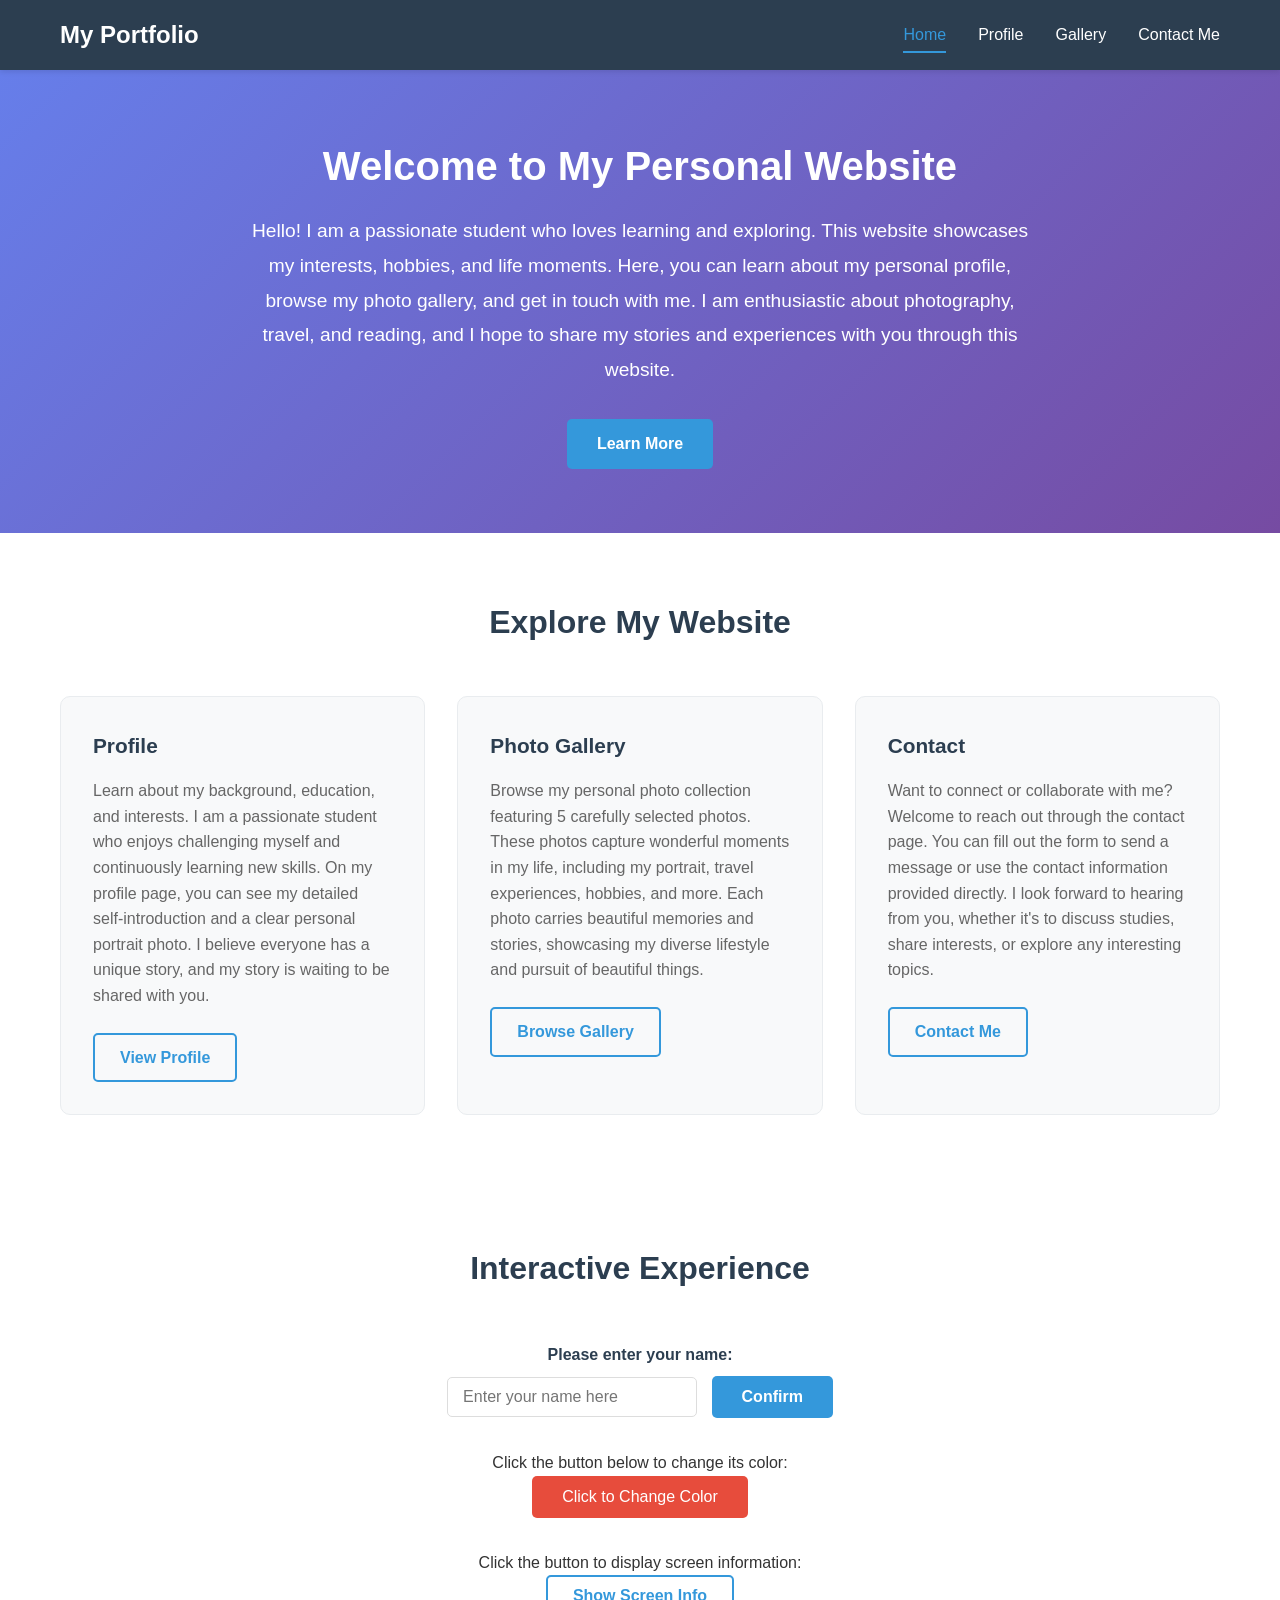
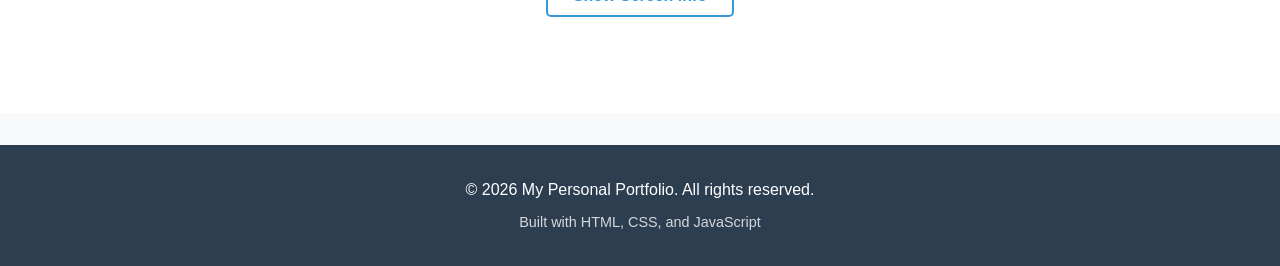
==== index.html @ b535554b "Add files via upload 上传完整个人网站" ====
<!DOCTYPE html>
<html lang="en">
<head>
    <meta charset="UTF-8">
    <meta name="viewport" content="width=device-width, initial-scale=1.0">
    <title>My Portfolio - Home</title>
    <!-- Link external CSS stylesheet -->
    <link rel="stylesheet" href="css/style.css">
</head>
<body>
    <!-- Header section containing website title and navigation -->
    <header>
        <div class="container">
            <!-- Website logo/title -->
            <h1 class="logo">My Portfolio</h1>
            <!-- Navigation bar using semantic nav tag -->
            <nav>
                <ul class="nav-list">
                    <!-- Current page highlighted -->
                    <li><a href="index.html" class="active">Home</a></li>
                    <li><a href="profile.html">Profile</a></li>
                    <li><a href="gallery.html">Gallery</a></li>
                    <li><a href="contact.html">Contact Me</a></li>
                </ul>
            </nav>
        </div>
    </header>

    <!-- Main content area -->
    <main>
        <!-- Hero section (first screen display) -->
        <section class="hero">
            <div class="container">
                <!-- Dynamic username display area controlled by JavaScript -->
                <h2 id="welcome-message">Welcome to My Personal Website</h2>
                <p class="hero-text">
                    Hello! I am a passionate student who loves learning and exploring. This website showcases my interests, hobbies, and life moments. Here, you can learn about my personal profile, browse my photo gallery, and get in touch with me. I am enthusiastic about photography, travel, and reading, and I hope to share my stories and experiences with you through this website.
                </p>
                <!-- Call-to-action button guiding users to browse more content -->
                <a href="profile.html" class="btn-primary">Learn More</a>
            </div>
        </section>

        <!-- Featured content section displaying three main sections of the website -->
        <section class="features">
            <div class="container">
                <h2 class="section-title">Explore My Website</h2>
                <div class="feature-grid">
                    <!-- Profile card -->
                    <article class="feature-card">
                        <h3>Profile</h3>
                        <p>
                            Learn about my background, education, and interests. I am a passionate student who enjoys challenging myself and continuously learning new skills. On my profile page, you can see my detailed self-introduction and a clear personal portrait photo. I believe everyone has a unique story, and my story is waiting to be shared with you.
                        </p>
                        <a href="profile.html" class="btn-secondary">View Profile</a>
                    </article>
                    
                    <!-- Gallery card -->
                    <article class="feature-card">
                        <h3>Photo Gallery</h3>
                        <p>
                            Browse my personal photo collection featuring 5 carefully selected photos. These photos capture wonderful moments in my life, including my portrait, travel experiences, hobbies, and more. Each photo carries beautiful memories and stories, showcasing my diverse lifestyle and pursuit of beautiful things.
                        </p>
                        <a href="gallery.html" class="btn-secondary">Browse Gallery</a>
                    </article>
                    
                    <!-- Contact card -->
                    <article class="feature-card">
                        <h3>Contact</h3>
                        <p>
                            Want to connect or collaborate with me? Welcome to reach out through the contact page. You can fill out the form to send a message or use the contact information provided directly. I look forward to hearing from you, whether it's to discuss studies, share interests, or explore any interesting topics.
                        </p>
                        <a href="contact.html" class="btn-secondary">Contact Me</a>
                    </article>
                </div>
            </div>
        </section>

        <!-- Interactive section containing JavaScript feature demonstrations -->
        <section class="interactive-section">
            <div class="container">
                <h2 class="section-title">Interactive Experience</h2>
                
                <!-- Username input feature -->
                <div class="input-section">
                    <label for="username-input">Please enter your name:</label>
                    <input type="text" id="username-input" placeholder="Enter your name here">
                    <button id="submit-name" class="btn-primary">Confirm</button>
                </div>

                <!-- Button color change feature -->
                <div class="color-section">
                    <p>Click the button below to change its color:</p>
                    <button id="color-btn" class="color-change-btn">Click to Change Color</button>
                </div>

                <!-- Popup feature -->
                <div class="popup-section">
                    <p>Click the button to display screen information:</p>
                    <button id="info-btn" class="btn-secondary">Show Screen Info</button>
                </div>
            </div>
        </section>
    </main>

    <!-- Footer section -->
    <footer>
        <div class="container">
            <p>&copy; 2026 My Personal Portfolio. All rights reserved.</p>
            <p>Built with HTML, CSS, and JavaScript</p>
        </div>
    </footer>

    <!-- Link external JavaScript file -->
    <script src="js/main.js"></script>
</body>
</html>
---- css/style.css ----
/* 
 * 学生姓名: 张明
 * 个人作品集网站样式表
 * 本CSS文件包含所有页面的样式定义
 */

/* ===== 1. CSS重置和基础样式 ===== */
/* 重置所有元素的默认边距和填充，确保跨浏览器一致性 */
* {
    margin: 0;
    padding: 0;
    box-sizing: border-box;
}

/* 设置根元素的字体大小，便于使用rem单位 */
html {
    font-size: 16px;
}

/* 设置body的基本样式 */
body {
    /* 设置字体族，优先使用系统默认字体 */
    font-family: 'Segoe UI', Tahoma, Geneva, Verdana, sans-serif;
    /* 设置行高，提高文本可读性 */
    line-height: 1.6;
    /* 设置文字颜色 */
    color: #333;
    /* 设置背景颜色 */
    background-color: #f8f9fa;
}

/* ===== 2. 容器样式 ===== */
/* 使用容器限制内容最大宽度并居中显示 */
.container {
    /* 设置最大宽度 */
    max-width: 1200px;
    /* 水平居中 */
    margin: 0 auto;
    /* 设置内边距 */
    padding: 0 20px;
}

/* ===== 3. 头部和导航样式 ===== */
/* 头部区域样式 */
header {
    /* 设置背景颜色 */
    background-color: #2c3e50;
    /* 设置文字颜色为白色 */
    color: white;
    /* 设置内边距 */
    padding: 1rem 0;
    /* 固定在页面顶部 */
    position: sticky;
    top: 0;
    /* 设置z-index确保在其他元素之上 */
    z-index: 100;
    /* 添加阴影效果 */
    box-shadow: 0 2px 5px rgba(0,0,0,0.1);
}

/* 头部容器使用flex布局 */
header .container {
    display: flex;
    justify-content: space-between;
    align-items: center;
}

/* 网站logo样式 */
.logo {
    font-size: 1.5rem;
    font-weight: bold;
}

/* 导航列表样式 */
.nav-list {
    /* 移除列表默认样式 */
    list-style: none;
    /* 使用flex布局水平排列 */
    display: flex;
    gap: 2rem;
}

/* 导航链接样式 */
.nav-list a {
    /* 设置文字颜色 */
    color: white;
    /* 移除下划线 */
    text-decoration: none;
    /* 设置字体大小 */
    font-size: 1rem;
    /* 添加过渡效果 */
    transition: color 0.3s ease;
    /* 设置内边距 */
    padding: 0.5rem 0;
}

/* 导航链接悬停效果 */
.nav-list a:hover {
    /* 悬停时改变颜色 */
    color: #3498db;
}

/* 当前页面导航链接高亮 */
.nav-list a.active {
    /* 添加下划线 */
    border-bottom: 2px solid #3498db;
    color: #3498db;
}

/* ===== 4. 主内容区域样式 ===== */
main {
    /* 设置最小高度，确保footer在底部 */
    min-height: calc(100vh - 200px);
    /* 设置内边距 */
    padding-bottom: 2rem;
}

/* ===== 5. 英雄区域样式（主页首屏） ===== */
.hero {
    /* 设置背景颜色 */
    background: linear-gradient(135deg, #667eea 0%, #764ba2 100%);
    /* 设置文字颜色 */
    color: white;
    /* 设置内边距 */
    padding: 4rem 0;
    /* 文字居中 */
    text-align: center;
}

/* 英雄区域标题样式 */
.hero h2 {
    font-size: 2.5rem;
    margin-bottom: 1rem;
}

/* 英雄区域段落样式 */
.hero-text {
    font-size: 1.2rem;
    max-width: 800px;
    margin: 0 auto 2rem;
    line-height: 1.8;
}

/* ===== 6. 按钮样式 ===== */
/* 主要按钮样式 */
.btn-primary {
    display: inline-block;
    background-color: #3498db;
    color: white;
    padding: 12px 30px;
    text-decoration: none;
    border-radius: 5px;
    font-weight: bold;
    transition: all 0.3s ease;
    border: none;
    cursor: pointer;
    font-size: 1rem;
}

/* 主要按钮悬停效果 */
.btn-primary:hover {
    background-color: #2980b9;
    transform: translateY(-2px);
    box-shadow: 0 4px 8px rgba(0,0,0,0.2);
}

/* 次要按钮样式 */
.btn-secondary {
    display: inline-block;
    background-color: transparent;
    color: #3498db;
    padding: 10px 25px;
    text-decoration: none;
    border-radius: 5px;
    font-weight: bold;
    transition: all 0.3s ease;
    border: 2px solid #3498db;
    cursor: pointer;
    font-size: 1rem;
}

/* 次要按钮悬停效果 */
.btn-secondary:hover {
    background-color: #3498db;
    color: white;
}

/* 全宽按钮 */
.btn-full {
    width: 100%;
}

/* ===== 7. 特色卡片区域样式 ===== */
.features {
    padding: 4rem 0;
    background-color: white;
}

/* 区域标题样式 */
.section-title {
    text-align: center;
    font-size: 2rem;
    margin-bottom: 3rem;
    color: #2c3e50;
}

/* 特色卡片网格布局 */
.feature-grid {
    display: grid;
    /* 使用grid布局，三列等宽 */
    grid-template-columns: repeat(auto-fit, minmax(300px, 1fr));
    gap: 2rem;
}

/* 单个特色卡片样式 */
.feature-card {
    background-color: #f8f9fa;
    padding: 2rem;
    border-radius: 10px;
    /* 添加边框 */
    border: 1px solid #e9ecef;
    transition: transform 0.3s ease, box-shadow 0.3s ease;
}

/* 卡片悬停效果 */
.feature-card:hover {
    transform: translateY(-5px);
    box-shadow: 0 10px 25px rgba(0,0,0,0.1);
}

/* 卡片标题样式 */
.feature-card h3 {
    color: #2c3e50;
    margin-bottom: 1rem;
    font-size: 1.3rem;
}

/* 卡片段落样式 */
.feature-card p {
    margin-bottom: 1.5rem;
    color: #666;
}

/* ===== 8. 个人资料页面样式 ===== */
.profile-header {
    background: linear-gradient(135deg, #667eea 0%, #764ba2 100%);
    color: white;
    padding: 4rem 0;
}

/* 个人资料介绍区域 */
.profile-intro {
    display: flex;
    align-items: center;
    gap: 3rem;
    flex-wrap: wrap;
    justify-content: center;
}

/* 个人头像容器 */
.profile-image {
    width: 200px;
    height: 200px;
    border-radius: 50%;
    overflow: hidden;
    border: 5px solid white;
    box-shadow: 0 5px 15px rgba(0,0,0,0.2);
}

/* 个人头像图片 */
.profile-image img {
    width: 100%;
    height: 100%;
    object-fit: cover;
}

/* 个人信息区域 */
.profile-info h2 {
    font-size: 2.5rem;
    margin-bottom: 0.5rem;
}

.profile-tagline {
    font-size: 1.2rem;
    opacity: 0.9;
    margin-bottom: 0.5rem;
}

.profile-location {
    font-size: 1rem;
    opacity: 0.8;
}

/* 关于我区域 */
.about-section {
    padding: 4rem 0;
    background-color: white;
}

.about-content p {
    margin-bottom: 1.5rem;
    font-size: 1.1rem;
    line-height: 1.8;
    color: #555;
}

/* 教育背景区域 */
.education-section {
    padding: 4rem 0;
    background-color: #f8f9fa;
}

/* 时间线样式 */
.timeline {
    max-width: 800px;
    margin: 0 auto;
}

.timeline-item {
    display: flex;
    gap: 2rem;
    margin-bottom: 2rem;
    padding: 1.5rem;
    background-color: white;
    border-radius: 8px;
    border-left: 4px solid #3498db;
}

.timeline-date {
    font-weight: bold;
    color: #3498db;
    min-width: 120px;
}

.timeline-content h3 {
    color: #2c3e50;
    margin-bottom: 0.5rem;
}

.timeline-content p {
    color: #666;
    margin-bottom: 0.3rem;
}

/* 技能区域 */
.skills-section {
    padding: 4rem 0;
    background-color: white;
}

.skills-grid {
    display: grid;
    grid-template-columns: repeat(auto-fit, minmax(250px, 1fr));
    gap: 2rem;
}

.skill-item {
    background-color: #f8f9fa;
    padding: 1.5rem;
    border-radius: 8px;
    border: 1px solid #e9ecef;
}

.skill-item h3 {
    color: #2c3e50;
    margin-bottom: 0.5rem;
}

.skill-item p {
    color: #666;
}

/* ===== 9. 画廊页面样式 ===== */
.gallery-header {
    background: linear-gradient(135deg, #667eea 0%, #764ba2 100%);
    color: white;
    padding: 4rem 0;
    text-align: center;
}

.gallery-header h2 {
    font-size: 2.5rem;
    margin-bottom: 1rem;
}

.gallery-description {
    max-width: 800px;
    margin: 0 auto;
    font-size: 1.1rem;
    line-height: 1.8;
}

/* 画廊区域 */
.gallery-section {
    padding: 4rem 0;
    background-color: white;
}

/* 画廊网格布局 */
.gallery-grid {
    display: grid;
    grid-template-columns: repeat(auto-fit, minmax(350px, 1fr));
    gap: 2rem;
}

/* 画廊项目 */
.gallery-item {
    background-color: #f8f9fa;
    border-radius: 10px;
    overflow: hidden;
    box-shadow: 0 2px 10px rgba(0,0,0,0.1);
    transition: transform 0.3s ease, box-shadow 0.3s ease;
}

.gallery-item:hover {
    transform: translateY(-5px);
    box-shadow: 0 10px 30px rgba(0,0,0,0.15);
}

/* 画廊图片容器 */
.gallery-image {
    width: 100%;
    height: 250px;
    overflow: hidden;
}

/* 画廊图片 */
.gallery-img {
    width: 100%;
    height: 100%;
    object-fit: cover;
    transition: transform 0.3s ease;
}

/* 图片悬停放大效果 */
.gallery-item:hover .gallery-img {
    transform: scale(1.05);
}

/* 图片说明 */
.gallery-caption {
    padding: 1.5rem;
}

.gallery-caption h3 {
    color: #2c3e50;
    margin-bottom: 0.5rem;
}

.gallery-caption p {
    color: #666;
    font-size: 0.95rem;
    line-height: 1.6;
}

/* 摄影理念区域 */
.photography-section {
    padding: 4rem 0;
    background-color: #f8f9fa;
}

.photography-content p {
    margin-bottom: 1.5rem;
    font-size: 1.1rem;
    line-height: 1.8;
    color: #555;
    max-width: 800px;
    margin-left: auto;
    margin-right: auto;
}

/* ===== 10. 联系页面样式 ===== */
.contact-header {
    background: linear-gradient(135deg, #667eea 0%, #764ba2 100%);
    color: white;
    padding: 4rem 0;
    text-align: center;
}

.contact-header h2 {
    font-size: 2.5rem;
    margin-bottom: 1rem;
}

.contact-description {
    max-width: 800px;
    margin: 0 auto;
    font-size: 1.1rem;
    line-height: 1.8;
}

/* 联系区域 */
.contact-section {
    padding: 4rem 0;
    background-color: white;
}

/* 联系区域包装器 */
.contact-wrapper {
    display: grid;
    grid-template-columns: 1fr 2fr;
    gap: 3rem;
    max-width: 1000px;
    margin: 0 auto;
}

/* 子区域标题 */
.subsection-title {
    color: #2c3e50;
    margin-bottom: 1.5rem;
    font-size: 1.5rem;
}

/* 联系信息侧边栏 */
.contact-info {
    background-color: #f8f9fa;
    padding: 2rem;
    border-radius: 10px;
    height: fit-content;
}

/* 联系方式项目 */
.contact-method {
    margin-bottom: 1.5rem;
    padding-bottom: 1.5rem;
    border-bottom: 1px solid #e9ecef;
}

.contact-method:last-child {
    border-bottom: none;
    margin-bottom: 0;
    padding-bottom: 0;
}

.contact-method h4 {
    color: #2c3e50;
    margin-bottom: 0.5rem;
}

.contact-method p {
    color: #555;
    margin-bottom: 0.3rem;
}

.contact-note {
    font-size: 0.9rem;
    color: #888;
}

/* 联系表单 */
.contact-form-wrapper {
    background-color: #f8f9fa;
    padding: 2rem;
    border-radius: 10px;
}

/* 表单组 */
.form-group {
    margin-bottom: 1.5rem;
}

.form-group label {
    display: block;
    margin-bottom: 0.5rem;
    color: #2c3e50;
    font-weight: bold;
}

.required {
    color: #e74c3c;
}

/* 表单输入框 */
.form-group input,
.form-group textarea {
    width: 100%;
    padding: 12px;
    border: 1px solid #ddd;
    border-radius: 5px;
    font-size: 1rem;
    font-family: inherit;
    transition: border-color 0.3s ease;
}

.form-group input:focus,
.form-group textarea:focus {
    outline: none;
    border-color: #3498db;
}

.form-group textarea {
    resize: vertical;
    min-height: 120px;
}

/* 表单反馈信息 */
.form-feedback {
    margin-top: 1rem;
    padding: 1rem;
    border-radius: 5px;
    display: none;
}

.form-feedback.success {
    background-color: #d4edda;
    color: #155724;
    border: 1px solid #c3e6cb;
    display: block;
}

.form-feedback.error {
    background-color: #f8d7da;
    color: #721c24;
    border: 1px solid #f5c6cb;
    display: block;
}

/* 常见问题区域 */
.faq-section {
    padding: 4rem 0;
    background-color: #f8f9fa;
}

.faq-list {
    max-width: 800px;
    margin: 0 auto;
}

.faq-item {
    background-color: white;
    padding: 1.5rem;
    margin-bottom: 1rem;
    border-radius: 8px;
    border-left: 4px solid #3498db;
}

.faq-item h3 {
    color: #2c3e50;
    margin-bottom: 0.5rem;
}

.faq-item p {
    color: #666;
    line-height: 1.6;
}

/* ===== 11. 互动区域样式 ===== */
.interactive-section {
    padding: 4rem 0;
    background-color: white;
    text-align: center;
}

/* 输入区域 */
.input-section {
    margin-bottom: 2rem;
}

.input-section label {
    display: block;
    margin-bottom: 0.5rem;
    color: #2c3e50;
    font-weight: bold;
}

.input-section input {
    padding: 10px 15px;
    border: 1px solid #ddd;
    border-radius: 5px;
    font-size: 1rem;
    width: 250px;
    margin-right: 10px;
}

.input-section input:focus {
    outline: none;
    border-color: #3498db;
}

/* 颜色切换按钮 */
.color-section {
    margin-bottom: 2rem;
}

.color-change-btn {
    background-color: #e74c3c;
    color: white;
    padding: 12px 30px;
    border: none;
    border-radius: 5px;
    font-size: 1rem;
    cursor: pointer;
    transition: all 0.3s ease;
}

.color-change-btn:hover {
    transform: scale(1.05);
}

/* 弹窗区域 */
.popup-section {
    margin-bottom: 2rem;
}

/* ===== 12. 页脚样式 ===== */
footer {
    background-color: #2c3e50;
    color: white;
    text-align: center;
    padding: 2rem 0;
}

footer p {
    margin-bottom: 0.5rem;
}

footer p:last-child {
    margin-bottom: 0;
    opacity: 0.8;
    font-size: 0.9rem;
}

/* ===== 13. 响应式设计 ===== */
/* 平板设备 */
@media screen and (max-width: 768px) {
    /* 调整导航栏 */
    header .container {
        flex-direction: column;
        gap: 1rem;
    }
    
    .nav-list {
        gap: 1rem;
    }
    
    /* 调整英雄区域 */
    .hero h2 {
        font-size: 2rem;
    }
    
    .hero-text {
        font-size: 1rem;
    }
    
    /* 调整个人资料布局 */
    .profile-intro {
        flex-direction: column;
        text-align: center;
    }
    
    /* 调整联系区域布局 */
    .contact-wrapper {
        grid-template-columns: 1fr;
    }
    
    /* 调整时间线 */
    .timeline-item {
        flex-direction: column;
        gap: 0.5rem;
    }
}

/* 手机设备 */
@media screen and (max-width: 480px) {
    /* 调整字体大小 */
    html {
        font-size: 14px;
    }
    
    /* 调整导航栏 */
    .nav-list {
        flex-wrap: wrap;
        justify-content: center;
    }
    
    /* 调整容器内边距 */
    .container {
        padding: 0 15px;
    }
    
    /* 调整英雄区域 */
    .hero {
        padding: 2rem 0;
    }
    
    .hero h2 {
        font-size: 1.5rem;
    }
    
    /* 调整卡片网格 */
    .feature-grid,
    .gallery-grid,
    .skills-grid {
        grid-template-columns: 1fr;
    }
    
    /* 调整按钮 */
    .btn-primary,
    .btn-secondary {
        padding: 10px 20px;
        font-size: 0.9rem;
    }
    
    /* 调整表单输入 */
    .input-section input {
        width: 100%;
        margin-bottom: 10px;
        margin-right: 0;
    }
}

/* ===== 14. 动画效果 ===== */
/* 页面加载时的淡入动画 */
@keyframes fadeIn {
    from {
        opacity: 0;
        transform: translateY(20px);
    }
    to {
        opacity: 1;
        transform: translateY(0);
    }
}

/* 应用淡入动画到主内容 */
main {
    animation: fadeIn 0.5s ease-out;
}

/* 按钮点击效果 */
.btn-primary:active,
.btn-secondary:active,
.color-change-btn:active {
    transform: scale(0.95);
}
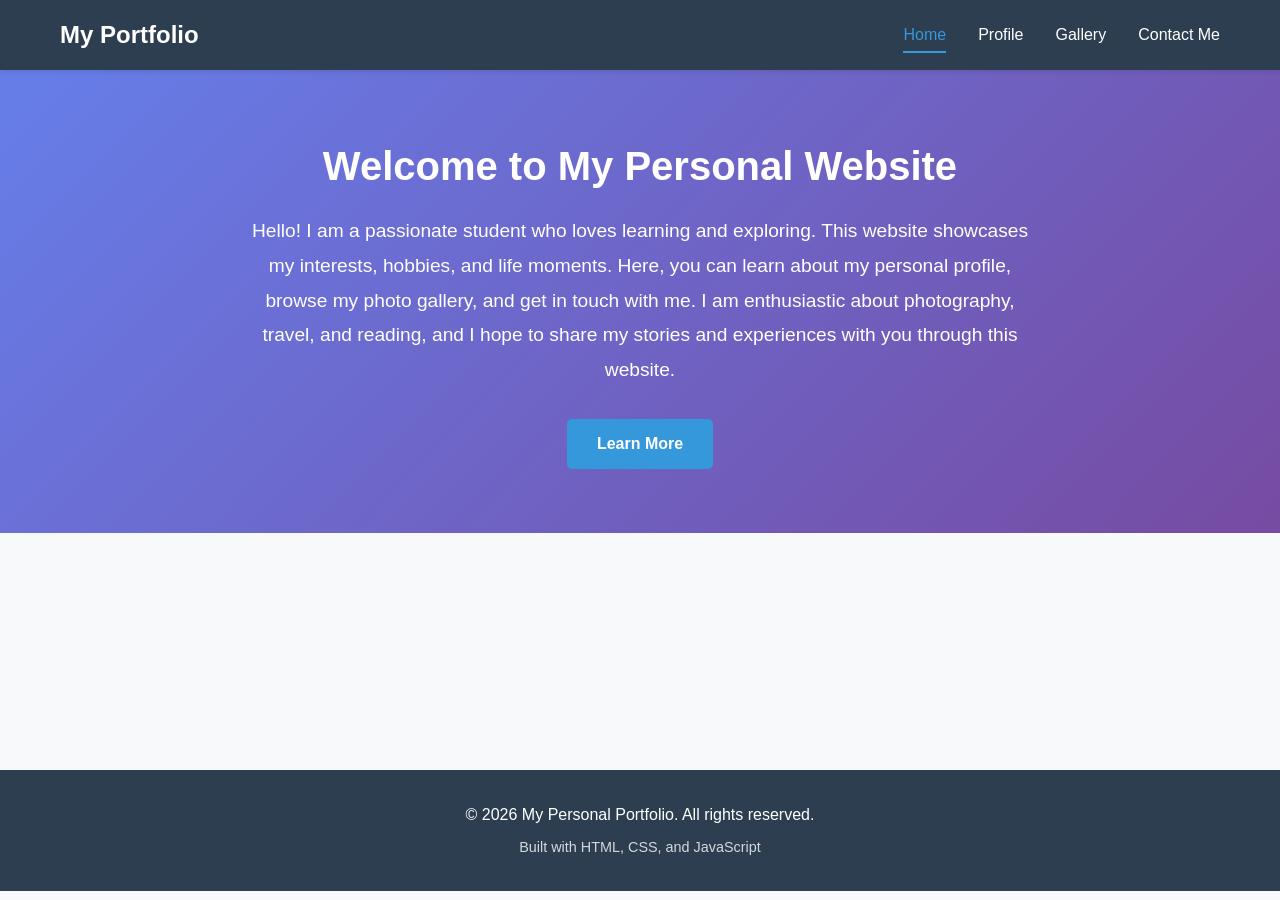
==== commit daa19f4a: "Add files via upload" ====
--- a/index.html
+++ b/index.html
@@ -40,67 +40,6 @@
                 <a href="profile.html" class="btn-primary">Learn More</a>
             </div>
         </section>
-
-        <!-- Featured content section displaying three main sections of the website -->
-        <section class="features">
-            <div class="container">
-                <h2 class="section-title">Explore My Website</h2>
-                <div class="feature-grid">
-                    <!-- Profile card -->
-                    <article class="feature-card">
-                        <h3>Profile</h3>
-                        <p>
-                            Learn about my background, education, and interests. I am a passionate student who enjoys challenging myself and continuously learning new skills. On my profile page, you can see my detailed self-introduction and a clear personal portrait photo. I believe everyone has a unique story, and my story is waiting to be shared with you.
-                        </p>
-                        <a href="profile.html" class="btn-secondary">View Profile</a>
-                    </article>
-                    
-                    <!-- Gallery card -->
-                    <article class="feature-card">
-                        <h3>Photo Gallery</h3>
-                        <p>
-                            Browse my personal photo collection featuring 5 carefully selected photos. These photos capture wonderful moments in my life, including my portrait, travel experiences, hobbies, and more. Each photo carries beautiful memories and stories, showcasing my diverse lifestyle and pursuit of beautiful things.
-                        </p>
-                        <a href="gallery.html" class="btn-secondary">Browse Gallery</a>
-                    </article>
-                    
-                    <!-- Contact card -->
-                    <article class="feature-card">
-                        <h3>Contact</h3>
-                        <p>
-                            Want to connect or collaborate with me? Welcome to reach out through the contact page. You can fill out the form to send a message or use the contact information provided directly. I look forward to hearing from you, whether it's to discuss studies, share interests, or explore any interesting topics.
-                        </p>
-                        <a href="contact.html" class="btn-secondary">Contact Me</a>
-                    </article>
-                </div>
-            </div>
-        </section>
-
-        <!-- Interactive section containing JavaScript feature demonstrations -->
-        <section class="interactive-section">
-            <div class="container">
-                <h2 class="section-title">Interactive Experience</h2>
-                
-                <!-- Username input feature -->
-                <div class="input-section">
-                    <label for="username-input">Please enter your name:</label>
-                    <input type="text" id="username-input" placeholder="Enter your name here">
-                    <button id="submit-name" class="btn-primary">Confirm</button>
-                </div>
-
-                <!-- Button color change feature -->
-                <div class="color-section">
-                    <p>Click the button below to change its color:</p>
-                    <button id="color-btn" class="color-change-btn">Click to Change Color</button>
-                </div>
-
-                <!-- Popup feature -->
-                <div class="popup-section">
-                    <p>Click the button to display screen information:</p>
-                    <button id="info-btn" class="btn-secondary">Show Screen Info</button>
-                </div>
-            </div>
-        </section>
     </main>
 
     <!-- Footer section -->
